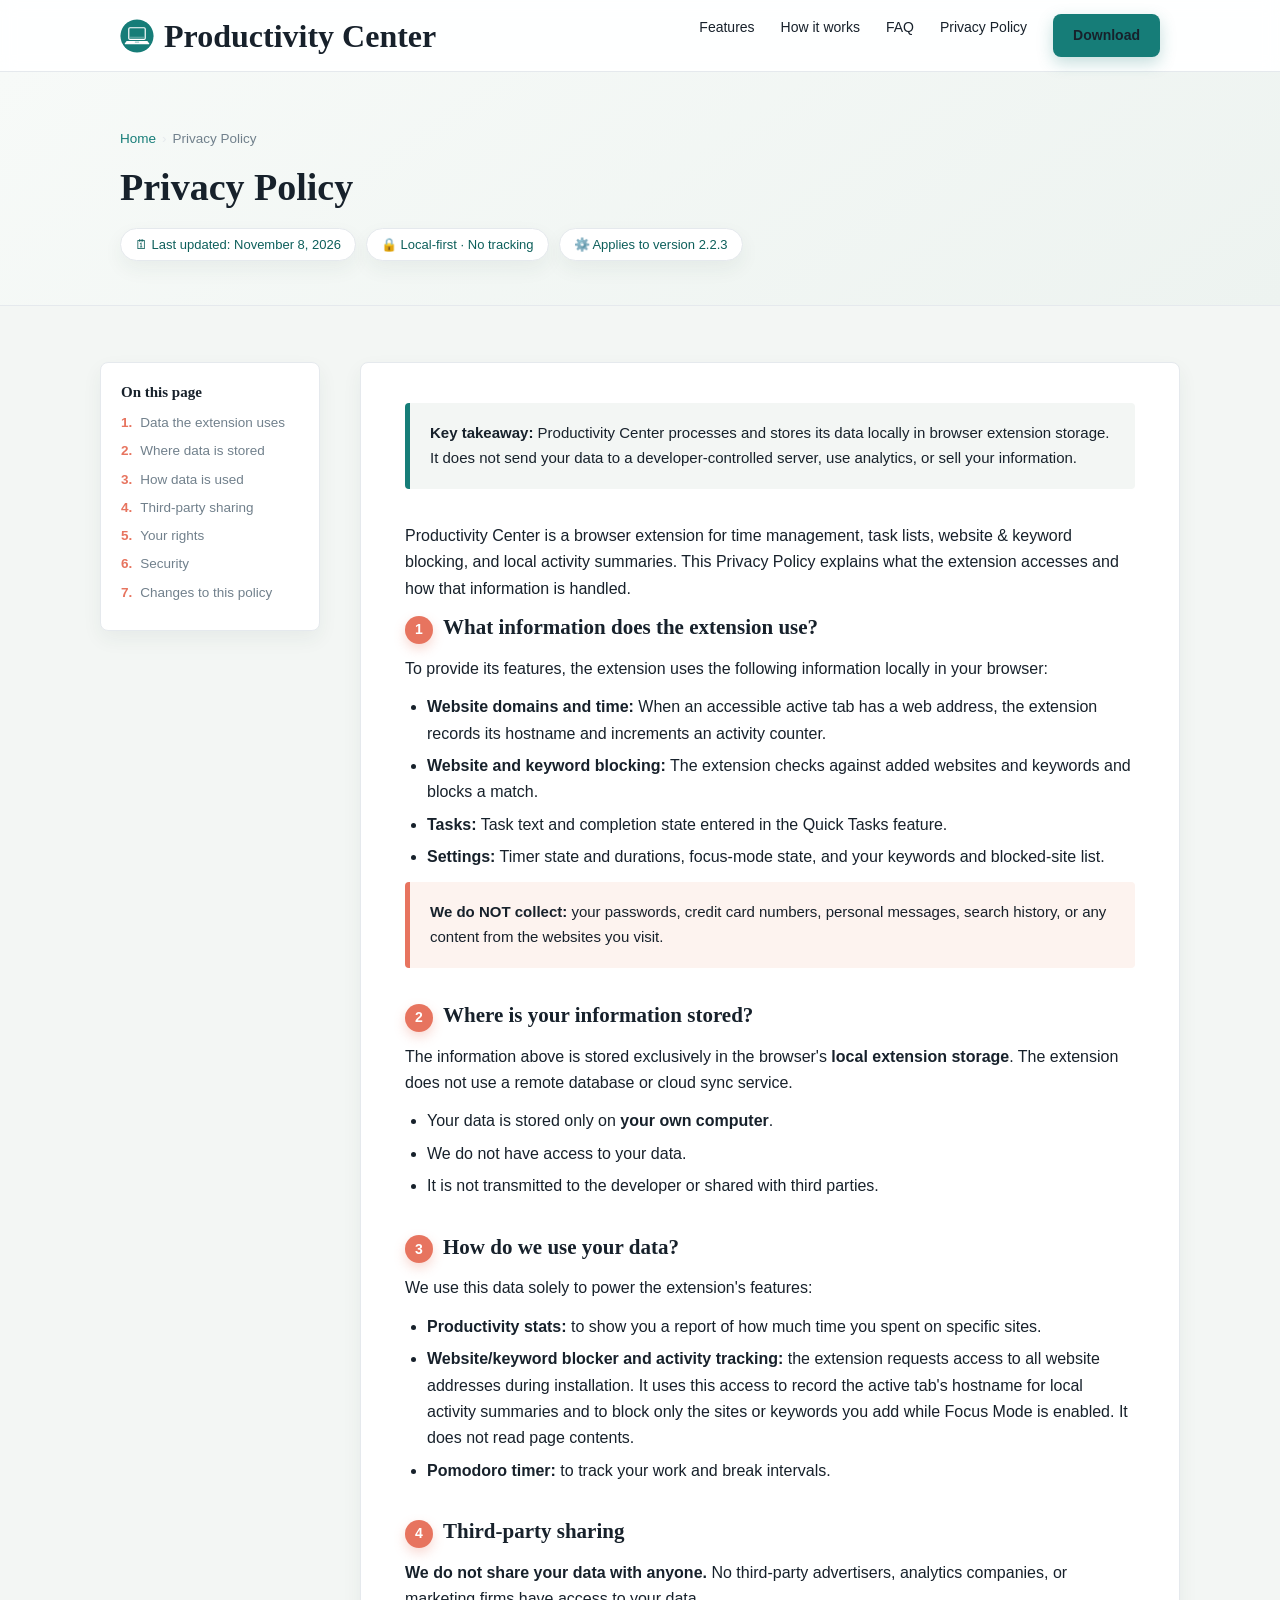
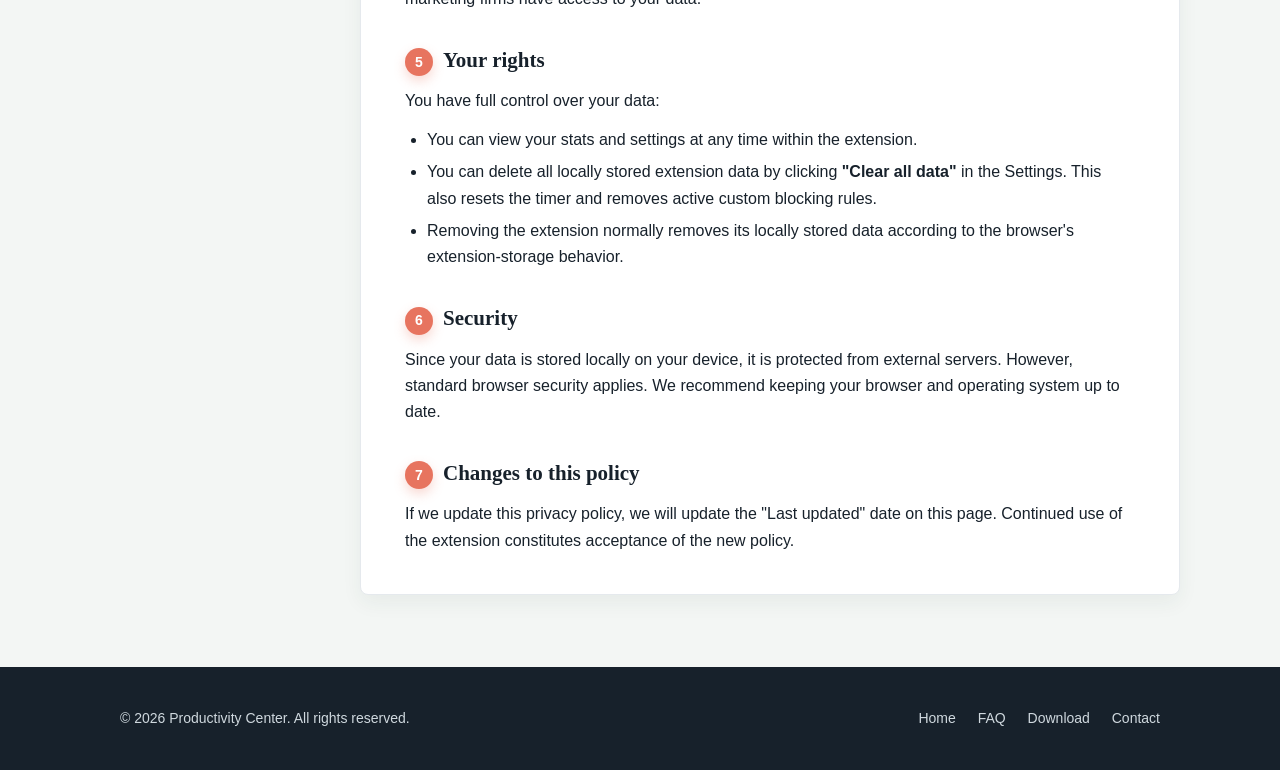
==== PrivacyPolicy.html @ 6e5f060f "productivity center website" ====
<!DOCTYPE html>
<html lang="en">

<head>
  <!-- ============================================================
       Productivity Center — Privacy Policy
       Same design system as the landing page (single-file build).
       ============================================================ -->
  <meta charset="UTF-8" />
  <meta name="viewport" content="width=device-width, initial-scale=1.0" />

  <!-- ===== SEO Core ===== -->
  <title>Privacy Policy — Productivity Center Browser Extension</title>
  <meta name="description"
    content="How Productivity Center handles your data: everything is processed and stored locally in your browser. No tracking, no analytics, no third-party sharing." />
  <meta name="robots" content="index, follow" />
  <meta name="theme-color" content="#167d78" />
  <link rel="canonical" href="https://www.Laisur-Rahman.github.io/productivity-center/PrivacyPolicy.html" />

  <!-- ===== Open Graph (Facebook, LinkedIn, etc.) ===== -->
  <meta property="og:type" content="article" />
  <meta property="og:site_name" content="Productivity Center" />
  <meta property="og:title" content="Privacy Policy — Productivity Center" />
  <meta property="og:description" content="Local-first by design: your data never leaves your browser." />
  <meta property="og:url" content="https://www.Laisur-Rahman.github.io/productivity-center/PrivacyPolicy.html" />
  <meta property="og:image" content="https://www.Laisur-Rahman.github.io/productivity-center/og-cover.png" />

  <!-- ===== Twitter Card ===== -->
  <meta name="twitter:card" content="summary_large_image" />
  <meta name="twitter:title" content="Privacy Policy — Productivity Center" />
  <meta name="twitter:description" content="Local-first by design: your data never leaves your browser." />
  <meta name="twitter:image" content="https://www.Laisur-Rahman.github.io/productivity-center/og-cover.png" />

  <!-- ===== Structured Data: page + breadcrumb (rich result hierarchy) ===== -->
  <script type="application/ld+json">
  {
    "@context": "https://schema.org",
    "@type": "WebPage",
    "name": "Privacy Policy",
    "description": "How Productivity Center handles your data: everything is processed and stored locally in your browser.",
    "url": "https://www.Laisur-Rahman.github.io/productivity-center/PrivacyPolicy.html",
    "isPartOf": { "@type": "WebSite", "name": "Productivity Center", "url": "https://www.Laisur-Rahman.github.io/productivity-center/" },
    "breadcrumb": {
      "@type": "BreadcrumbList",
      "itemListElement": [
        { "@type": "ListItem", "position": 1, "name": "Home", "item": "https://www.Laisur-Rahman.github.io/productivity-center/" },
        { "@type": "ListItem", "position": 2, "name": "Privacy Policy", "item": "https://www.Laisur-Rahman.github.io/productivity-center/PrivacyPolicy.html" }
      ]
    }
  }
  </script>

  <!-- ===== Favicon ===== -->
  <link rel="icon" href="images/logo.png" type="image/png" />

  <!-- ===== Stylesheet ===== -->
  <link rel="stylesheet" href="PrivacyPolicy.css" />
</head>

<body>
  <a class="skip-link" href="#policy">Skip to policy content</a>

  <!-- ================= HEADER ================= -->
  <header class="site-header">
    <div class="wrap nav">
      <a class="brand" href="index.html" aria-label="Productivity Center home">
        <img src="images/logo.svg" alt="" width="34" height="34" class="brand-mark-img" />
        <h1>Productivity Center</h1>
      </a>
      <nav aria-label="Main navigation">
        <ul class="nav-links">
          <li><a href="index.html#features">Features</a></li>
          <li><a href="index.html#how-it-works">How it works</a></li>
          <li><a href="index.html#faq">FAQ</a></li>
          <li><a href="PrivacyPolicy.html" aria-current="page">Privacy Policy</a></li>
          <li><a href="index.html#download" class="btn btn-primary">Download</a></li>
        </ul>
      </nav>
    </div>
  </header>

  <main>
    <!-- ================= PAGE HERO ================= -->
    <div class="page-hero">
      <div class="wrap">
        <nav class="breadcrumb" aria-label="Breadcrumb">
          <a href="index.html">Home</a><span aria-hidden="true">›</span><span aria-current="page">Privacy Policy</span>
        </nav>
        <h2>Privacy Policy</h2>
        <div class="page-meta">
          <span class="pill">🗓 Last updated: November 8, 2026</span>
          <span class="pill">🔒 Local-first · No tracking</span>
          <span class="pill">⚙️ Applies to version 2.2.3</span>
        </div>
      </div>
    </div>

    <!-- ================= ARTICLE ================= -->
    <div class="wrap legal-layout">

      <!-- Sticky table of contents -->
      <aside class="toc" aria-label="Table of contents">
        <h3>On this page</h3>
        <ol>
          <li><a href="#data-used">Data the extension uses</a></li>
          <li><a href="#storage">Where data is stored</a></li>
          <li><a href="#usage">How data is used</a></li>
          <li><a href="#third-parties">Third-party sharing</a></li>
          <li><a href="#rights">Your rights</a></li>
          <li><a href="#security">Security</a></li>
          <li><a href="#changes">Changes to this policy</a></li>
        </ol>
      </aside>

      <!-- Policy content -->
      <article id="policy" class="legal">
        <div class="callout">
          <strong>Key takeaway:</strong> Productivity Center processes and stores its data locally in browser
          extension storage. It does not send your data to a developer-controlled server, use analytics,
          or sell your information.
        </div>

        <p>Productivity Center is a browser extension for time management, task lists, website &amp; keyword
          blocking, and local activity summaries. This Privacy Policy explains what the extension accesses
          and how that information is handled.</p>

        <section id="data-used" aria-labelledby="h-data-used">
          <h3 id="h-data-used"><span class="sec-num" aria-hidden="true">1</span> What information does the extension
            use?</h3>
          <p>To provide its features, the extension uses the following information locally in your browser:</p>
          <ul>
            <li><strong>Website domains and time:</strong> When an accessible active tab has a web address, the
              extension records its hostname and increments an activity counter.</li>
            <li><strong>Website and keyword blocking:</strong> The extension checks against added websites and keywords
              and blocks a match.</li>
            <li><strong>Tasks:</strong> Task text and completion state entered in the Quick Tasks feature.</li>
            <li><strong>Settings:</strong> Timer state and durations, focus-mode state, and your keywords and
              blocked-site list.</li>
          </ul>
          <div class="callout do-not-collect">
            <strong>We do NOT collect:</strong> your passwords, credit card numbers, personal messages,
            search history, or any content from the websites you visit.
          </div>
        </section>

        <section id="storage" aria-labelledby="h-storage">
          <h3 id="h-storage"><span class="sec-num" aria-hidden="true">2</span> Where is your information stored?</h3>
          <p>The information above is stored exclusively in the browser's <strong>local extension storage</strong>.
            The extension does not use a remote database or cloud sync service.</p>
          <ul>
            <li>Your data is stored only on <strong>your own computer</strong>.</li>
            <li>We do not have access to your data.</li>
            <li>It is not transmitted to the developer or shared with third parties.</li>
          </ul>
        </section>

        <section id="usage" aria-labelledby="h-usage">
          <h3 id="h-usage"><span class="sec-num" aria-hidden="true">3</span> How do we use your data?</h3>
          <p>We use this data solely to power the extension's features:</p>
          <ul>
            <li><strong>Productivity stats:</strong> to show you a report of how much time you spent on specific sites.
            </li>
            <li><strong>Website/keyword blocker and activity tracking:</strong> the extension requests access to all
              website addresses during installation. It uses this access to record the active tab's hostname for local
              activity summaries and to block only the sites or keywords you add while Focus Mode is enabled. It does
              not read page contents.</li>
            <li><strong>Pomodoro timer:</strong> to track your work and break intervals.</li>
          </ul>
        </section>

        <section id="third-parties" aria-labelledby="h-third-parties">
          <h3 id="h-third-parties"><span class="sec-num" aria-hidden="true">4</span> Third-party sharing</h3>
          <p><strong>We do not share your data with anyone.</strong> No third-party advertisers, analytics
            companies, or marketing firms have access to your data.</p>
        </section>

        <section id="rights" aria-labelledby="h-rights">
          <h3 id="h-rights"><span class="sec-num" aria-hidden="true">5</span> Your rights</h3>
          <p>You have full control over your data:</p>
          <ul>
            <li>You can view your stats and settings at any time within the extension.</li>
            <li>You can delete all locally stored extension data by clicking <strong>"Clear all data"</strong> in the
              Settings. This also resets the timer and removes active custom blocking rules.</li>
            <li>Removing the extension normally removes its locally stored data according to the browser's
              extension-storage behavior.</li>
          </ul>
        </section>

        <section id="security" aria-labelledby="h-security">
          <h3 id="h-security"><span class="sec-num" aria-hidden="true">6</span> Security</h3>
          <p>Since your data is stored locally on your device, it is protected from external servers.
            However, standard browser security applies. We recommend keeping your browser and operating
            system up to date.</p>
        </section>

        <section id="changes" aria-labelledby="h-changes">
          <h3 id="h-changes"><span class="sec-num" aria-hidden="true">7</span> Changes to this policy</h3>
          <p>If we update this privacy policy, we will update the "Last updated" date on this page.
            Continued use of the extension constitutes acceptance of the new policy.</p>
        </section>
      </article>
    </div>
  </main>

  <!-- ================= FOOTER ================= -->
  <footer class="site-footer">
    <div class="wrap footer-inner">
      <p>© <span id="year">2026</span> Productivity Center. All rights reserved.</p>
      <nav aria-label="Footer">
        <a href="index.html">Home</a>
        <a href="index.html#faq">FAQ</a>
        <a href="index.html#download">Download</a>
        <a href="#" aria-current="page">Contact</a>
      </nav>
    </div>
  </footer>

  <!-- Minimal, defensive JS — page is fully functional without it -->
  <script>
    (function () {
      "use strict";
      var y = document.getElementById("year");
      if (y) { y.textContent = String(new Date().getFullYear()); }
    })();
  </script>
</body>

</html>
---- PrivacyPolicy.css ----
/* ================= Design Tokens (identical to landing page) ================= */
  :root {
      --ink: #17212b;
      --muted: #71808c;
      --line: #e5e9ed;
      --paper: #ffffff;
      --canvas: #f3f6f4;
      --teal: #167d78;
      --teal-dark: #0d5f5b;
      --coral: #e7745f;
      --shadow: 0 8px 20px rgba(36, 64, 58, 0.06);
      --radius: 8px;
  }

  /* ================= Reset & Base ================= */
  *,
  *::before,
  *::after {
      box-sizing: border-box;
      margin: 0;
      padding: 0;
  }

  html {
      scroll-behavior: smooth;
  }

  body {
      font-family: "Trebuchet MS", "Segoe UI", sans-serif;
      font-size: 16px;
      line-height: 1.65;
      color: var(--ink);
      background: var(--canvas);
  }

  h1,
  h2,
  h3 {
      font-family: Georgia, serif;
      line-height: 1.25;
  }

  a {
      color: var(--teal);
  }

  a:hover {
      color: var(--teal-dark);
  }

  .wrap {
      max-width: 1080px;
      margin: 0 auto;
      padding: 0 20px;
  }

  .skip-link {
      position: absolute;
      left: -9999px;
      top: 0;
      background: var(--teal);
      color: var(--paper);
      padding: 10px 18px;
      border-radius: 0 0 var(--radius) 0;
      z-index: 200;
  }

  .skip-link:focus {
      left: 0;
  }

  /* ================= Header / Nav (identical to landing page) ================= */
  .site-header {
      position: sticky;
      top: 0;
      z-index: 100;
      background: rgba(255, 255, 255, 0.92);
      backdrop-filter: blur(8px);
      border-bottom: 1px solid var(--line);
  }

  .nav {
      display: flex;
      align-items: center;
      justify-content: space-between;
      padding: 14px 20px;
  }

  .brand {
      display: flex;
      align-items: center;
      gap: 10px;
      text-decoration: none;
      color: var(--ink);
  }

  .brand .brand-name {
      font-size: 20px;
      font-family: Georgia, serif;
  }

  .brand-mark-img {
      width: 34px;
      height: 34px;
      border-radius: 50%;
  }

  .nav-links {
      display: flex;
      gap: 26px;
      list-style: none;
  }

  .nav-links a {
      text-decoration: none;
      font-size: 14px;
      color: var(--ink);
  }

  .nav-links a:hover {
      color: var(--teal);
  }

  .btn {
      display: inline-block;
      padding: 10px 20px;
      font-size: 14px;
      font-weight: bold;
      text-decoration: none;
      border-radius: var(--radius);
      transition: background 0.2s ease, transform 0.15s ease;
  }

  .btn-primary {
      background: var(--teal);
      color: var(--paper);
      box-shadow: 0 6px 16px rgba(22, 125, 120, 0.25);
  }

  .btn-primary:hover {
      background: var(--teal-dark);
      color: var(--paper);
      transform: translateY(-2px);
  }

  /* ================= Page hero ================= */
  .page-hero {
      background: linear-gradient(145deg, #f7faf8 0%, #edf3f0 100%);
      border-bottom: 1px solid var(--line);
      padding: 56px 0 44px;
  }

  .breadcrumb {
      font-size: 13.5px;
      color: var(--muted);
      margin-bottom: 14px;
  }

  .breadcrumb a {
      text-decoration: none;
  }

  .breadcrumb span[aria-hidden="true"] {
      margin: 0 6px;
      color: var(--line);
  }

  .page-hero h2 {
      font-size: 38px;
  }

  .page-meta {
      display: flex;
      flex-wrap: wrap;
      gap: 10px;
      margin-top: 16px;
  }

  .pill {
      display: inline-block;
      padding: 5px 14px;
      font-size: 13px;
      color: var(--teal-dark);
      background: var(--paper);
      border: 1px solid var(--line);
      border-radius: 999px;
      box-shadow: var(--shadow);
  }

  /* ================= Article layout ================= */
  .legal-layout {
      display: grid;
      gap: 40px;
      grid-template-columns: 220px minmax(0, 1fr);
      padding: 56px 0 72px;
      align-items: start;
  }

  /* On-page table of contents */
  .toc {
      position: sticky;
      top: 96px;
      background: var(--paper);
      border: 1px solid var(--line);
      border-radius: var(--radius);
      box-shadow: var(--shadow);
      padding: 20px;
  }

  .toc h3 {
      font-size: 15px;
      margin-bottom: 10px;
  }

  .toc ol {
      list-style: none;
      counter-reset: toc;
  }

  .toc li {
      counter-increment: toc;
      margin-bottom: 6px;
  }

  .toc a {
      display: flex;
      gap: 8px;
      align-items: baseline;
      font-size: 13.5px;
      text-decoration: none;
      color: var(--muted);
  }

  .toc a::before {
      content: counter(toc) ".";
      color: var(--coral);
      font-weight: bold;
  }

  .toc a:hover {
      color: var(--teal);
  }

  /* Policy content */
  .legal {
      background: var(--paper);
      border: 1px solid var(--line);
      border-radius: var(--radius);
      box-shadow: var(--shadow);
      padding: 40px 44px;
  }

  .legal section {
      margin-bottom: 34px;
  }

  .legal section:last-child {
      margin-bottom: 0;
  }

  .legal h3 {
      font-size: 21px;
      margin-bottom: 12px;
      display: flex;
      align-items: baseline;
      gap: 10px;
      scroll-margin-top: 110px;
      /* offset the sticky header on anchor jumps */
  }

  .legal h3 .sec-num {
      flex: 0 0 auto;
      display: inline-grid;
      place-items: center;
      width: 28px;
      height: 28px;
      background: var(--coral);
      color: var(--paper);
      border-radius: 50%;
      font-size: 14px;
      font-family: "Trebuchet MS", "Segoe UI", sans-serif;
      box-shadow: 0 5px 12px rgba(231, 116, 95, 0.28);
  }

  .legal p {
      margin-bottom: 12px;
  }

  .legal p:last-child {
      margin-bottom: 0;
  }

  .legal ul {
      margin: 0 0 12px 22px;
  }

  .legal li {
      margin-bottom: 6px;
  }

  .legal strong {
      color: var(--ink);
  }

  .callout {
      background: var(--canvas);
      border-left: 5px solid var(--teal);
      border-radius: 4px;
      padding: 18px 20px;
      margin-bottom: 34px;
      font-size: 15px;
  }

  .do-not-collect {
      background: #fdf3ef;
      border-left: 5px solid var(--coral);
  }

  /* ================= Footer (identical to landing page) ================= */
  .site-footer {
      background: var(--ink);
      color: #cfd8de;
      padding: 40px 0;
      font-size: 14px;
  }

  .footer-inner {
      display: flex;
      justify-content: space-between;
      align-items: center;
      gap: 20px;
      flex-wrap: wrap;
  }

  .site-footer a {
      color: #cfd8de;
      text-decoration: none;
      margin-left: 18px;
  }

  .site-footer a:hover {
      color: var(--coral);
  }

  /* ================= Reduced motion / print / mobile ================= */
  @media (prefers-reduced-motion: reduce) {
      html {
          scroll-behavior: auto;
      }
  }

  @media print {

      .site-header,
      .site-footer,
      .toc,
      .skip-link {
          display: none;
      }

      .legal-layout {
          display: block;
          padding: 0;
      }

      .legal {
          border: none;
          box-shadow: none;
          padding: 0;
      }

      body {
          background: #fff;
      }
  }

  @media (max-width: 900px) {
      .legal-layout {
          grid-template-columns: 1fr;
          gap: 24px;
      }

      .toc {
          position: static;
      }
  }

  @media (max-width: 640px) {
      .nav-links li:not(:last-child) {
          display: none;
      }

      /* keep only Download, same as landing */
      .page-hero h2 {
          font-size: 29px;
      }

      .legal {
          padding: 28px 22px;
      }
  }
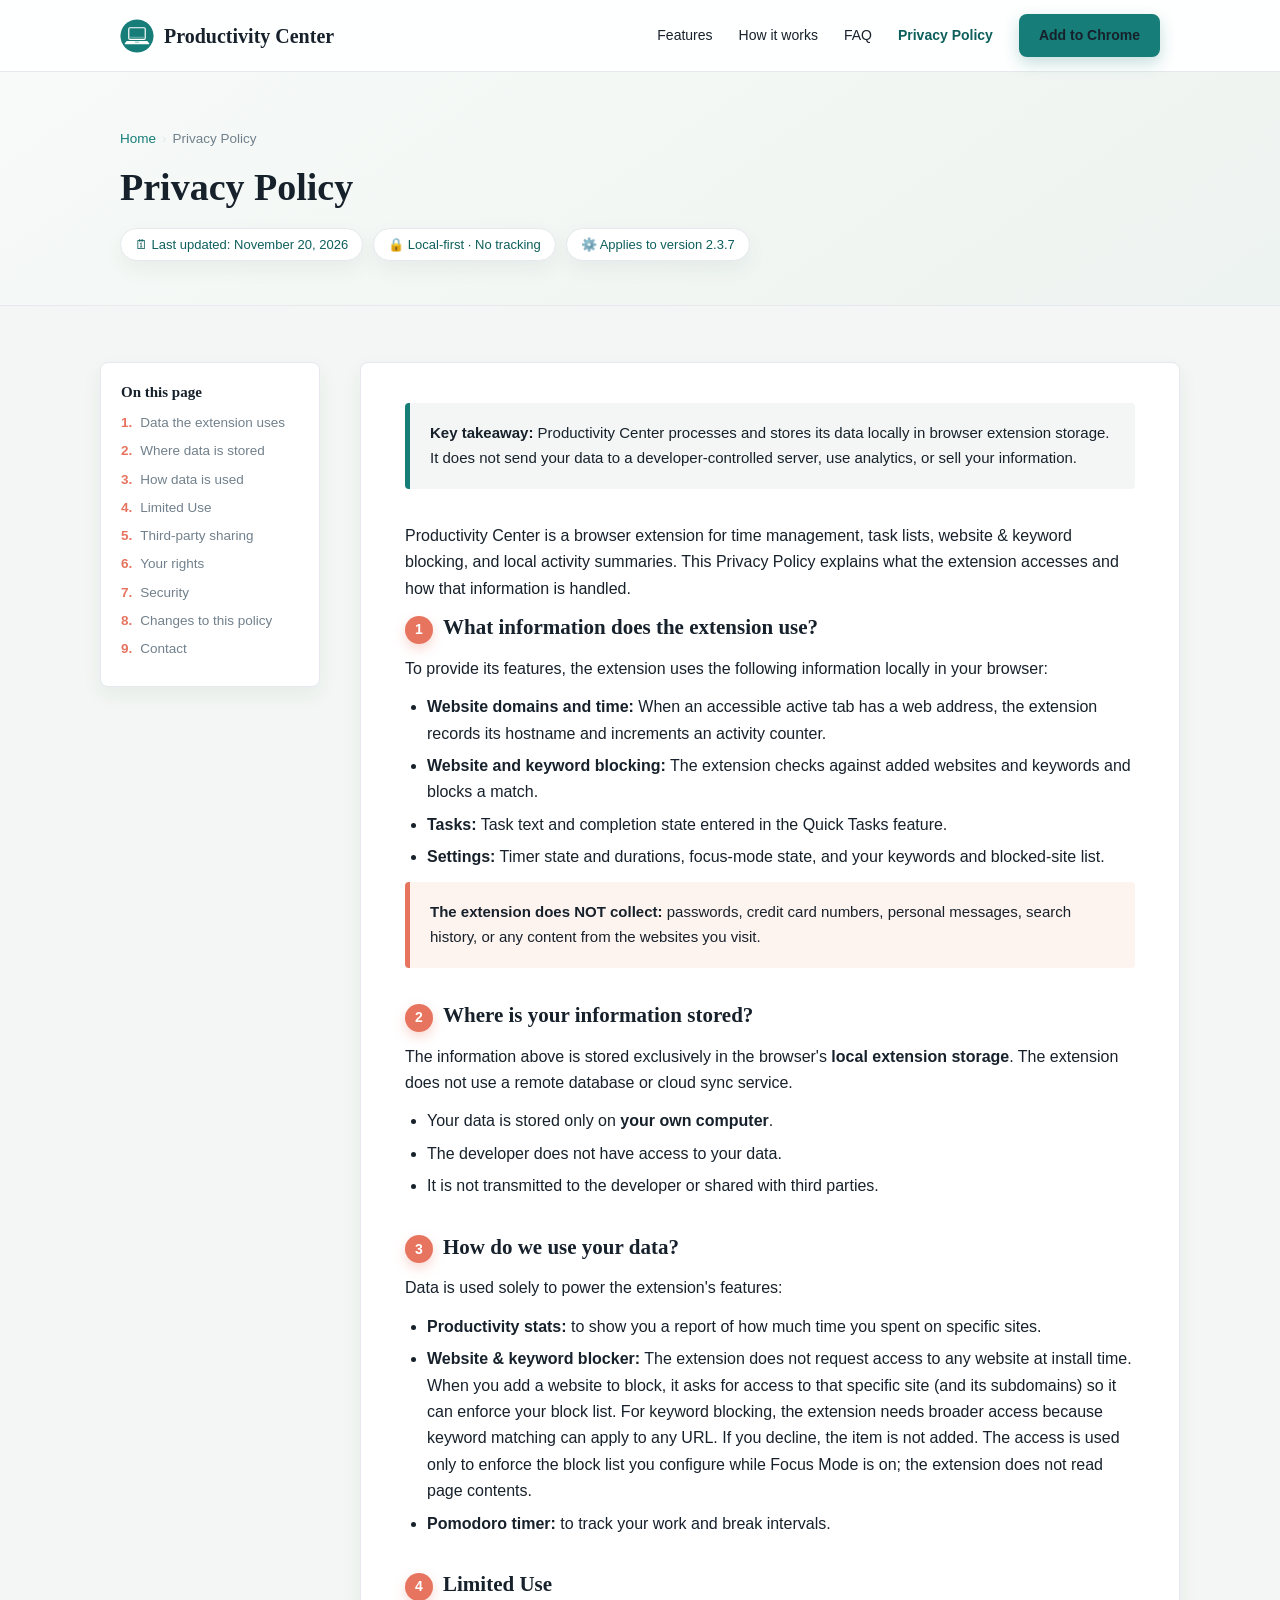
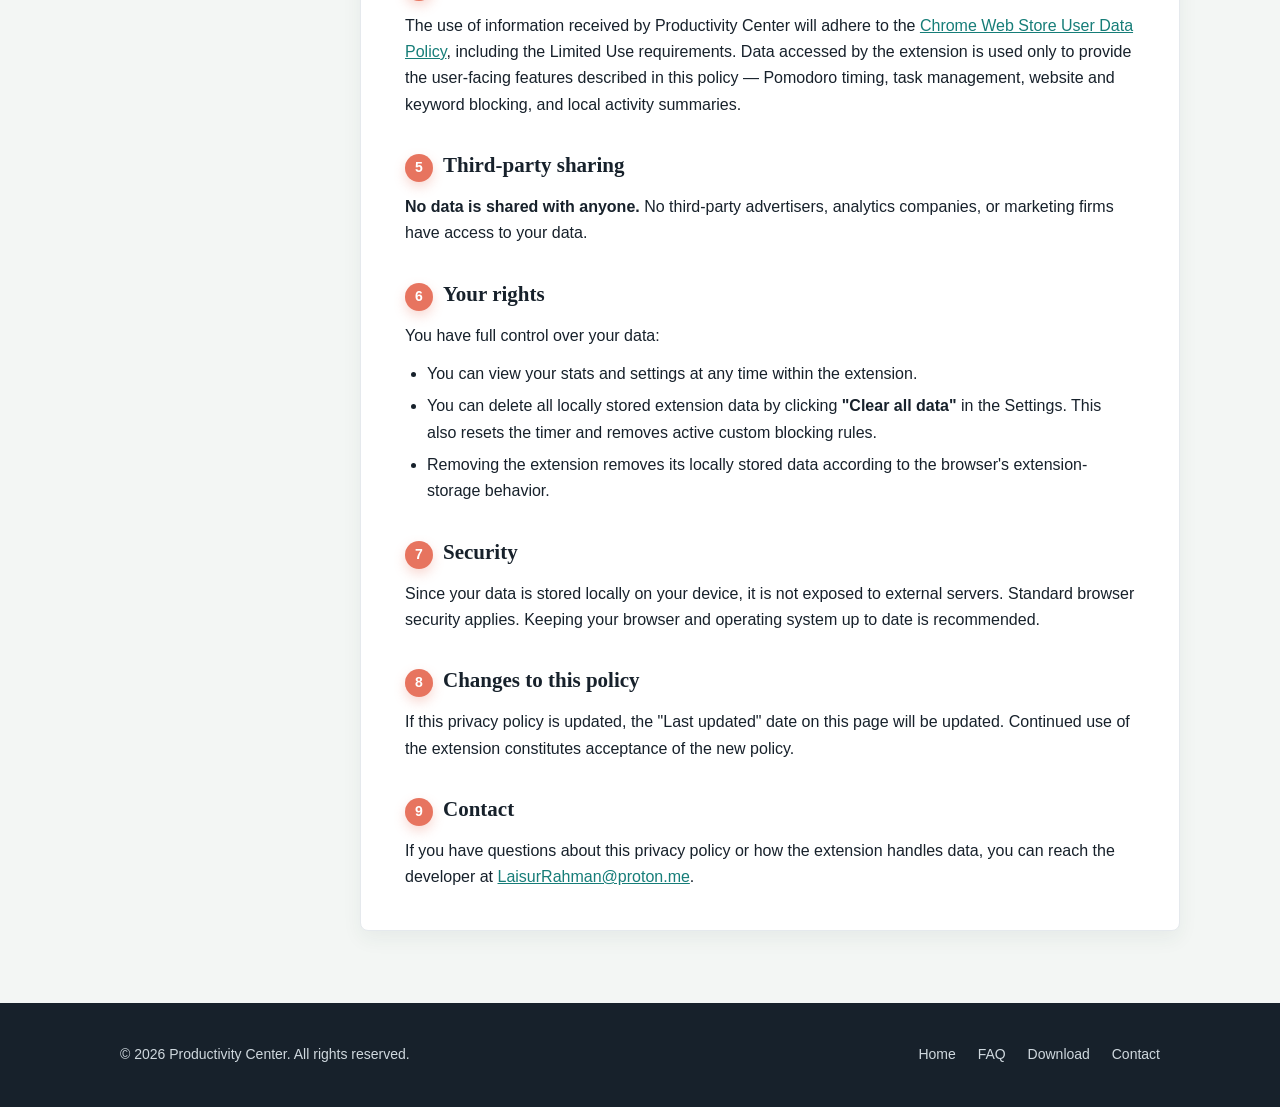
==== commit 33313c92: "updated policy, name and more" ====
--- a/PrivacyPolicy.html
+++ b/PrivacyPolicy.html
@@ -2,10 +2,6 @@
 <html lang="en">
 
 <head>
-  <!-- ============================================================
-       Productivity Center — Privacy Policy
-       Same design system as the landing page (single-file build).
-       ============================================================ -->
   <meta charset="UTF-8" />
   <meta name="viewport" content="width=device-width, initial-scale=1.0" />
 
@@ -15,36 +11,40 @@
     content="How Productivity Center handles your data: everything is processed and stored locally in your browser. No tracking, no analytics, no third-party sharing." />
   <meta name="robots" content="index, follow" />
   <meta name="theme-color" content="#167d78" />
-  <link rel="canonical" href="https://www.Laisur-Rahman.github.io/productivity-center/PrivacyPolicy.html" />
-
-  <!-- ===== Open Graph (Facebook, LinkedIn, etc.) ===== -->
+  <link rel="canonical" href="https://laisur-rahman.github.io/productivity-center/PrivacyPolicy.html" />
+
+  <!-- ===== Open Graph ===== -->
   <meta property="og:type" content="article" />
   <meta property="og:site_name" content="Productivity Center" />
   <meta property="og:title" content="Privacy Policy — Productivity Center" />
   <meta property="og:description" content="Local-first by design: your data never leaves your browser." />
-  <meta property="og:url" content="https://www.Laisur-Rahman.github.io/productivity-center/PrivacyPolicy.html" />
-  <meta property="og:image" content="https://www.Laisur-Rahman.github.io/productivity-center/og-cover.png" />
+  <meta property="og:url" content="https://laisur-rahman.github.io/productivity-center/PrivacyPolicy.html" />
+  <meta property="og:image" content="https://laisur-rahman.github.io/productivity-center/images/ProductivityCenter.png" />
+  <meta property="og:image:width" content="1200" />
+  <meta property="og:image:height" content="630" />
+  <meta property="og:image:alt" content="Productivity Center — Privacy Policy" />
 
   <!-- ===== Twitter Card ===== -->
   <meta name="twitter:card" content="summary_large_image" />
   <meta name="twitter:title" content="Privacy Policy — Productivity Center" />
   <meta name="twitter:description" content="Local-first by design: your data never leaves your browser." />
-  <meta name="twitter:image" content="https://www.Laisur-Rahman.github.io/productivity-center/og-cover.png" />
-
-  <!-- ===== Structured Data: page + breadcrumb (rich result hierarchy) ===== -->
+  <meta name="twitter:image" content="https://laisur-rahman.github.io/productivity-center/images/ProductivityCenter.png" />
+
+  <!-- ===== Structured Data ===== -->
   <script type="application/ld+json">
   {
     "@context": "https://schema.org",
     "@type": "WebPage",
     "name": "Privacy Policy",
     "description": "How Productivity Center handles your data: everything is processed and stored locally in your browser.",
-    "url": "https://www.Laisur-Rahman.github.io/productivity-center/PrivacyPolicy.html",
-    "isPartOf": { "@type": "WebSite", "name": "Productivity Center", "url": "https://www.Laisur-Rahman.github.io/productivity-center/" },
+    "url": "https://laisur-rahman.github.io/productivity-center/PrivacyPolicy.html",
+    "dateModified": "2026-11-20",
+    "isPartOf": { "@type": "WebSite", "name": "Productivity Center", "url": "https://laisur-rahman.github.io/productivity-center/" },
     "breadcrumb": {
       "@type": "BreadcrumbList",
       "itemListElement": [
-        { "@type": "ListItem", "position": 1, "name": "Home", "item": "https://www.Laisur-Rahman.github.io/productivity-center/" },
-        { "@type": "ListItem", "position": 2, "name": "Privacy Policy", "item": "https://www.Laisur-Rahman.github.io/productivity-center/PrivacyPolicy.html" }
+        { "@type": "ListItem", "position": 1, "name": "Home", "item": "https://laisur-rahman.github.io/productivity-center/" },
+        { "@type": "ListItem", "position": 2, "name": "Privacy Policy", "item": "https://laisur-rahman.github.io/productivity-center/PrivacyPolicy.html" }
       ]
     }
   }
@@ -52,6 +52,7 @@
 
   <!-- ===== Favicon ===== -->
   <link rel="icon" href="images/logo.png" type="image/png" />
+  <link rel="apple-touch-icon" href="images/logo.png" />
 
   <!-- ===== Stylesheet ===== -->
   <link rel="stylesheet" href="PrivacyPolicy.css" />
@@ -69,11 +70,11 @@
       </a>
       <nav aria-label="Main navigation">
         <ul class="nav-links">
-          <li><a href="index.html#features">Features</a></li>
-          <li><a href="index.html#how-it-works">How it works</a></li>
-          <li><a href="index.html#faq">FAQ</a></li>
+          <li class="nav-hide-mobile"><a href="index.html#features">Features</a></li>
+          <li class="nav-hide-mobile"><a href="index.html#how-it-works">How it works</a></li>
+          <li class="nav-hide-mobile"><a href="index.html#faq">FAQ</a></li>
           <li><a href="PrivacyPolicy.html" aria-current="page">Privacy Policy</a></li>
-          <li><a href="index.html#download" class="btn btn-primary">Download</a></li>
+          <li><a href="index.html#download" class="btn btn-primary nav-cta">Add to Chrome</a></li>
         </ul>
       </nav>
     </div>
@@ -88,9 +89,9 @@
         </nav>
         <h2>Privacy Policy</h2>
         <div class="page-meta">
-          <span class="pill">🗓 Last updated: November 8, 2026</span>
+          <span class="pill">🗓 Last updated: <time datetime="2026-11-17">November 20, 2026</time></span>
           <span class="pill">🔒 Local-first · No tracking</span>
-          <span class="pill">⚙️ Applies to version 2.2.3</span>
+          <span class="pill">⚙️ Applies to version 2.3.7</span>
         </div>
       </div>
     </div>
@@ -98,21 +99,21 @@
     <!-- ================= ARTICLE ================= -->
     <div class="wrap legal-layout">
 
-      <!-- Sticky table of contents -->
       <aside class="toc" aria-label="Table of contents">
         <h3>On this page</h3>
         <ol>
           <li><a href="#data-used">Data the extension uses</a></li>
           <li><a href="#storage">Where data is stored</a></li>
           <li><a href="#usage">How data is used</a></li>
+          <li><a href="#limited-use">Limited Use</a></li>
           <li><a href="#third-parties">Third-party sharing</a></li>
           <li><a href="#rights">Your rights</a></li>
           <li><a href="#security">Security</a></li>
           <li><a href="#changes">Changes to this policy</a></li>
+          <li><a href="#contact">Contact</a></li>
         </ol>
       </aside>
 
-      <!-- Policy content -->
       <article id="policy" class="legal">
         <div class="callout">
           <strong>Key takeaway:</strong> Productivity Center processes and stores its data locally in browser
@@ -138,7 +139,7 @@
               blocked-site list.</li>
           </ul>
           <div class="callout do-not-collect">
-            <strong>We do NOT collect:</strong> your passwords, credit card numbers, personal messages,
+            <strong>The extension does NOT collect:</strong> passwords, credit card numbers, personal messages,
             search history, or any content from the websites you visit.
           </div>
         </section>
@@ -149,54 +150,71 @@
             The extension does not use a remote database or cloud sync service.</p>
           <ul>
             <li>Your data is stored only on <strong>your own computer</strong>.</li>
-            <li>We do not have access to your data.</li>
+            <li>The developer does not have access to your data.</li>
             <li>It is not transmitted to the developer or shared with third parties.</li>
           </ul>
         </section>
 
         <section id="usage" aria-labelledby="h-usage">
           <h3 id="h-usage"><span class="sec-num" aria-hidden="true">3</span> How do we use your data?</h3>
-          <p>We use this data solely to power the extension's features:</p>
+          <p>Data is used solely to power the extension's features:</p>
           <ul>
             <li><strong>Productivity stats:</strong> to show you a report of how much time you spent on specific sites.
             </li>
-            <li><strong>Website/keyword blocker and activity tracking:</strong> the extension requests access to all
-              website addresses during installation. It uses this access to record the active tab's hostname for local
-              activity summaries and to block only the sites or keywords you add while Focus Mode is enabled. It does
-              not read page contents.</li>
+            <li><strong>Website &amp; keyword blocker:</strong> The extension does not request access to any website at
+              install time. When you add a website to block, it asks for access to that specific site (and its
+              subdomains) so it can enforce your block list. For keyword blocking, the extension needs broader access
+              because keyword matching can apply to any URL. If you decline, the item is not added. The access is used
+              only to enforce the block list you configure while Focus Mode is on; the extension does not read page
+              contents.</li>
             <li><strong>Pomodoro timer:</strong> to track your work and break intervals.</li>
           </ul>
         </section>
 
+        <section id="limited-use" aria-labelledby="h-limited-use">
+          <h3 id="h-limited-use"><span class="sec-num" aria-hidden="true">4</span> Limited Use</h3>
+          <p>The use of information received by Productivity Center will adhere to the <a
+              href="https://developer.chrome.com/docs/webstore/program-policies/user-data-faq"
+              target="_blank" rel="noopener">Chrome Web Store User Data Policy</a>, including the Limited Use
+            requirements. Data accessed by the extension is used only to provide the user-facing features described
+            in this policy — Pomodoro timing, task management, website and keyword blocking, and local activity
+            summaries.</p>
+        </section>
+
         <section id="third-parties" aria-labelledby="h-third-parties">
-          <h3 id="h-third-parties"><span class="sec-num" aria-hidden="true">4</span> Third-party sharing</h3>
-          <p><strong>We do not share your data with anyone.</strong> No third-party advertisers, analytics
-            companies, or marketing firms have access to your data.</p>
+          <h3 id="h-third-parties"><span class="sec-num" aria-hidden="true">5</span> Third-party sharing</h3>
+          <p><strong>No data is shared with anyone.</strong> No third-party advertisers, analytics companies, or
+            marketing firms have access to your data.</p>
         </section>
 
         <section id="rights" aria-labelledby="h-rights">
-          <h3 id="h-rights"><span class="sec-num" aria-hidden="true">5</span> Your rights</h3>
+          <h3 id="h-rights"><span class="sec-num" aria-hidden="true">6</span> Your rights</h3>
           <p>You have full control over your data:</p>
           <ul>
             <li>You can view your stats and settings at any time within the extension.</li>
             <li>You can delete all locally stored extension data by clicking <strong>"Clear all data"</strong> in the
               Settings. This also resets the timer and removes active custom blocking rules.</li>
-            <li>Removing the extension normally removes its locally stored data according to the browser's
-              extension-storage behavior.</li>
+            <li>Removing the extension removes its locally stored data according to the browser's extension-storage
+              behavior.</li>
           </ul>
         </section>
 
         <section id="security" aria-labelledby="h-security">
-          <h3 id="h-security"><span class="sec-num" aria-hidden="true">6</span> Security</h3>
-          <p>Since your data is stored locally on your device, it is protected from external servers.
-            However, standard browser security applies. We recommend keeping your browser and operating
-            system up to date.</p>
+          <h3 id="h-security"><span class="sec-num" aria-hidden="true">7</span> Security</h3>
+          <p>Since your data is stored locally on your device, it is not exposed to external servers.
+            Standard browser security applies. Keeping your browser and operating system up to date is recommended.</p>
         </section>
 
         <section id="changes" aria-labelledby="h-changes">
-          <h3 id="h-changes"><span class="sec-num" aria-hidden="true">7</span> Changes to this policy</h3>
-          <p>If we update this privacy policy, we will update the "Last updated" date on this page.
+          <h3 id="h-changes"><span class="sec-num" aria-hidden="true">8</span> Changes to this policy</h3>
+          <p>If this privacy policy is updated, the "Last updated" date on this page will be updated.
             Continued use of the extension constitutes acceptance of the new policy.</p>
+        </section>
+
+        <section id="contact" aria-labelledby="h-contact">
+          <h3 id="h-contact"><span class="sec-num" aria-hidden="true">9</span> Contact</h3>
+          <p>If you have questions about this privacy policy or how the extension handles data, you can reach the
+            developer at <a href="mailto:LaisurRahman@proton.me">LaisurRahman@proton.me</a>.</p>
         </section>
       </article>
     </div>
@@ -210,12 +228,12 @@
         <a href="index.html">Home</a>
         <a href="index.html#faq">FAQ</a>
         <a href="index.html#download">Download</a>
-        <a href="#" aria-current="page">Contact</a>
+        <!-- TODO: replace mailto with your real contact email -->
+        <a href="mailto:LaisurRahman@proton.me">Contact</a>
       </nav>
     </div>
   </footer>
 
-  <!-- Minimal, defensive JS — page is fully functional without it -->
   <script>
     (function () {
       "use strict";
--- a/PrivacyPolicy.css
+++ b/PrivacyPolicy.css
@@ -1,401 +1,441 @@
-  /* ================= Design Tokens (identical to landing page) ================= */
-  :root {
-      --ink: #17212b;
-      --muted: #71808c;
-      --line: #e5e9ed;
-      --paper: #ffffff;
-      --canvas: #f3f6f4;
-      --teal: #167d78;
-      --teal-dark: #0d5f5b;
-      --coral: #e7745f;
-      --shadow: 0 8px 20px rgba(36, 64, 58, 0.06);
-      --radius: 8px;
-  }
-
-  /* ================= Reset & Base ================= */
-  *,
-  *::before,
-  *::after {
-      box-sizing: border-box;
-      margin: 0;
-      padding: 0;
-  }
-
+/* ================= Design Tokens ================= */
+:root {
+  --ink: #17212b;
+  --muted: #71808c;
+  --line: #e5e9ed;
+  --paper: #ffffff;
+  --canvas: #f3f6f4;
+  --teal: #167d78;
+  --teal-dark: #0d5f5b;
+  --coral: #e7745f;
+  --shadow: 0 8px 20px rgba(36, 64, 58, 0.06);
+  --radius: 8px;
+}
+
+/* ================= Reset & Base ================= */
+*,
+*::before,
+*::after {
+  box-sizing: border-box;
+  margin: 0;
+  padding: 0;
+}
+
+html {
+  scroll-behavior: smooth;
+}
+
+body {
+  font-family: "Trebuchet MS", "Segoe UI", sans-serif;
+  font-size: 16px;
+  line-height: 1.65;
+  color: var(--ink);
+  background: var(--canvas);
+}
+
+h1,
+h2,
+h3 {
+  font-family: Georgia, serif;
+  line-height: 1.25;
+}
+
+a {
+  color: var(--teal);
+}
+
+a:hover {
+  color: var(--teal-dark);
+}
+
+.wrap {
+  max-width: 1080px;
+  margin: 0 auto;
+  padding: 0 20px;
+}
+
+.skip-link {
+  position: absolute;
+  left: -9999px;
+  top: 0;
+  background: var(--teal);
+  color: var(--paper);
+  padding: 10px 18px;
+  border-radius: 0 0 var(--radius) 0;
+  z-index: 200;
+  text-decoration: none;
+  font-weight: bold;
+}
+
+.skip-link:focus {
+  left: 0;
+}
+
+/* ================= Header / Nav ================= */
+.site-header {
+  position: sticky;
+  top: 0;
+  z-index: 100;
+  background: rgba(255, 255, 255, 0.92);
+  backdrop-filter: blur(8px);
+  border-bottom: 1px solid var(--line);
+}
+
+.nav {
+  display: flex;
+  align-items: center;
+  justify-content: space-between;
+  padding: 14px 20px;
+  gap: 16px;
+}
+
+.brand {
+  display: flex;
+  align-items: center;
+  gap: 10px;
+  text-decoration: none;
+  color: var(--ink);
+  flex-shrink: 0;
+}
+
+.brand h1 {
+  font-family: Georgia, serif;
+  font-size: 20px;
+  line-height: 1.2;
+}
+
+.brand-mark-img {
+  width: 34px;
+  height: 34px;
+  border-radius: 50%;
+}
+
+.nav-links {
+  display: flex;
+  gap: 26px;
+  list-style: none;
+  align-items: center;
+}
+
+.nav-links a {
+  text-decoration: none;
+  font-size: 14px;
+  color: var(--ink);
+}
+
+.nav-links a:hover {
+  color: var(--teal);
+}
+
+.nav-links a[aria-current="page"] {
+  color: var(--teal-dark);
+  font-weight: bold;
+}
+
+.nav-cta {
+  padding: 10px 20px;
+  font-size: 14px;
+}
+
+/* ================= Buttons ================= */
+.btn {
+  display: inline-block;
+  padding: 10px 20px;
+  font-size: 14px;
+  font-weight: bold;
+  text-decoration: none;
+  border-radius: var(--radius);
+  transition: background 0.2s ease, transform 0.15s ease;
+}
+
+.btn-primary {
+  background: var(--teal);
+  color: var(--paper);
+  box-shadow: 0 6px 16px rgba(22, 125, 120, 0.25);
+}
+
+.btn-primary:hover {
+  background: var(--teal-dark);
+  color: var(--paper);
+  transform: translateY(-2px);
+}
+
+/* ================= Page hero ================= */
+.page-hero {
+  background: linear-gradient(145deg, #f7faf8 0%, #edf3f0 100%);
+  border-bottom: 1px solid var(--line);
+  padding: 56px 0 44px;
+}
+
+.breadcrumb {
+  font-size: 13.5px;
+  color: var(--muted);
+  margin-bottom: 14px;
+}
+
+.breadcrumb a {
+  text-decoration: none;
+}
+
+.breadcrumb span[aria-hidden="true"] {
+  margin: 0 6px;
+  color: var(--line);
+}
+
+.page-hero h2 {
+  font-size: 38px;
+}
+
+.page-meta {
+  display: flex;
+  flex-wrap: wrap;
+  gap: 10px;
+  margin-top: 16px;
+}
+
+.pill {
+  display: inline-block;
+  padding: 5px 14px;
+  font-size: 13px;
+  color: var(--teal-dark);
+  background: var(--paper);
+  border: 1px solid var(--line);
+  border-radius: 999px;
+  box-shadow: var(--shadow);
+}
+
+/* ================= Article layout ================= */
+.legal-layout {
+  display: grid;
+  gap: 40px;
+  grid-template-columns: 220px minmax(0, 1fr);
+  padding: 56px 0 72px;
+  align-items: start;
+}
+
+.toc {
+  position: sticky;
+  top: 96px;
+  background: var(--paper);
+  border: 1px solid var(--line);
+  border-radius: var(--radius);
+  box-shadow: var(--shadow);
+  padding: 20px;
+}
+
+.toc h3 {
+  font-size: 15px;
+  margin-bottom: 10px;
+}
+
+.toc ol {
+  list-style: none;
+  counter-reset: toc;
+}
+
+.toc li {
+  counter-increment: toc;
+  margin-bottom: 6px;
+}
+
+.toc a {
+  display: flex;
+  gap: 8px;
+  align-items: baseline;
+  font-size: 13.5px;
+  text-decoration: none;
+  color: var(--muted);
+}
+
+.toc a::before {
+  content: counter(toc) ".";
+  color: var(--coral);
+  font-weight: bold;
+}
+
+.toc a:hover {
+  color: var(--teal);
+}
+
+.legal {
+  background: var(--paper);
+  border: 1px solid var(--line);
+  border-radius: var(--radius);
+  box-shadow: var(--shadow);
+  padding: 40px 44px;
+}
+
+.legal section {
+  margin-bottom: 34px;
+}
+
+.legal section:last-child {
+  margin-bottom: 0;
+}
+
+.legal h3 {
+  font-size: 21px;
+  margin-bottom: 12px;
+  display: flex;
+  align-items: baseline;
+  gap: 10px;
+  scroll-margin-top: 110px;
+}
+
+.legal h3 .sec-num {
+  flex: 0 0 auto;
+  display: inline-grid;
+  place-items: center;
+  width: 28px;
+  height: 28px;
+  background: var(--coral);
+  color: var(--paper);
+  border-radius: 50%;
+  font-size: 14px;
+  font-family: "Trebuchet MS", "Segoe UI", sans-serif;
+  box-shadow: 0 5px 12px rgba(231, 116, 95, 0.28);
+}
+
+.legal p {
+  margin-bottom: 12px;
+}
+
+.legal p:last-child {
+  margin-bottom: 0;
+}
+
+.legal ul {
+  margin: 0 0 12px 22px;
+}
+
+.legal li {
+  margin-bottom: 6px;
+}
+
+.legal strong {
+  color: var(--ink);
+}
+
+.callout {
+  background: var(--canvas);
+  border-left: 5px solid var(--teal);
+  border-radius: 4px;
+  padding: 18px 20px;
+  margin-bottom: 34px;
+  font-size: 15px;
+}
+
+.do-not-collect {
+  background: #fdf3ef;
+  border-left: 5px solid var(--coral);
+}
+
+/* ================= Footer ================= */
+.site-footer {
+  background: var(--ink);
+  color: #cfd8de;
+  padding: 40px 0;
+  font-size: 14px;
+}
+
+.footer-inner {
+  display: flex;
+  justify-content: space-between;
+  align-items: center;
+  gap: 20px;
+  flex-wrap: wrap;
+}
+
+.site-footer a {
+  color: #cfd8de;
+  text-decoration: none;
+  margin-left: 18px;
+}
+
+.site-footer a:hover {
+  color: var(--coral);
+}
+
+/* ================= Reduced motion / print / mobile ================= */
+@media (prefers-reduced-motion: reduce) {
   html {
-      scroll-behavior: smooth;
+    scroll-behavior: auto;
+  }
+}
+
+@media print {
+
+  .site-header,
+  .site-footer,
+  .toc,
+  .skip-link {
+    display: none;
+  }
+
+  .legal-layout {
+    display: block;
+    padding: 0;
+  }
+
+  .legal {
+    border: none;
+    box-shadow: none;
+    padding: 0;
   }
 
   body {
-      font-family: "Trebuchet MS", "Segoe UI", sans-serif;
-      font-size: 16px;
-      line-height: 1.65;
-      color: var(--ink);
-      background: var(--canvas);
-  }
-
-  h1,
-  h2,
-  h3 {
-      font-family: Georgia, serif;
-      line-height: 1.25;
-  }
-
-  a {
-      color: var(--teal);
-  }
-
-  a:hover {
-      color: var(--teal-dark);
-  }
-
-  .wrap {
-      max-width: 1080px;
-      margin: 0 auto;
-      padding: 0 20px;
-  }
-
-  .skip-link {
-      position: absolute;
-      left: -9999px;
-      top: 0;
-      background: var(--teal);
-      color: var(--paper);
-      padding: 10px 18px;
-      border-radius: 0 0 var(--radius) 0;
-      z-index: 200;
-  }
-
-  .skip-link:focus {
-      left: 0;
-  }
-
-  /* ================= Header / Nav (identical to landing page) ================= */
-  .site-header {
-      position: sticky;
-      top: 0;
-      z-index: 100;
-      background: rgba(255, 255, 255, 0.92);
-      backdrop-filter: blur(8px);
-      border-bottom: 1px solid var(--line);
-  }
-
+    background: #fff;
+  }
+}
+
+@media (max-width: 900px) {
+  .legal-layout {
+    grid-template-columns: 1fr;
+    gap: 24px;
+  }
+
+  .toc {
+    position: static;
+  }
+}
+
+@media (max-width: 640px) {
   .nav {
-      display: flex;
-      align-items: center;
-      justify-content: space-between;
-      padding: 14px 20px;
-  }
-
-  .brand {
-      display: flex;
-      align-items: center;
-      gap: 10px;
-      text-decoration: none;
-      color: var(--ink);
-  }
-
-  .brand .brand-name {
-      font-size: 20px;
-      font-family: Georgia, serif;
-  }
-
-  .brand-mark-img {
-      width: 34px;
-      height: 34px;
-      border-radius: 50%;
+    flex-wrap: wrap;
+    row-gap: 8px;
+  }
+
+  .brand h1 {
+    font-size: 17px;
   }
 
   .nav-links {
-      display: flex;
-      gap: 26px;
-      list-style: none;
+    gap: 14px;
   }
 
   .nav-links a {
-      text-decoration: none;
-      font-size: 14px;
-      color: var(--ink);
-  }
-
-  .nav-links a:hover {
-      color: var(--teal);
-  }
-
-  .btn {
-      display: inline-block;
-      padding: 10px 20px;
-      font-size: 14px;
-      font-weight: bold;
-      text-decoration: none;
-      border-radius: var(--radius);
-      transition: background 0.2s ease, transform 0.15s ease;
-  }
-
-  .btn-primary {
-      background: var(--teal);
-      color: var(--paper);
-      box-shadow: 0 6px 16px rgba(22, 125, 120, 0.25);
-  }
-
-  .btn-primary:hover {
-      background: var(--teal-dark);
-      color: var(--paper);
-      transform: translateY(-2px);
-  }
-
-  /* ================= Page hero ================= */
-  .page-hero {
-      background: linear-gradient(145deg, #f7faf8 0%, #edf3f0 100%);
-      border-bottom: 1px solid var(--line);
-      padding: 56px 0 44px;
-  }
-
-  .breadcrumb {
-      font-size: 13.5px;
-      color: var(--muted);
-      margin-bottom: 14px;
-  }
-
-  .breadcrumb a {
-      text-decoration: none;
-  }
-
-  .breadcrumb span[aria-hidden="true"] {
-      margin: 0 6px;
-      color: var(--line);
+    font-size: 13px;
+  }
+
+  .nav-hide-mobile {
+    display: none;
+  }
+
+  .nav-cta {
+    padding: 8px 14px !important;
+    font-size: 12px !important;
   }
 
   .page-hero h2 {
-      font-size: 38px;
-  }
-
-  .page-meta {
-      display: flex;
-      flex-wrap: wrap;
-      gap: 10px;
-      margin-top: 16px;
-  }
-
-  .pill {
-      display: inline-block;
-      padding: 5px 14px;
-      font-size: 13px;
-      color: var(--teal-dark);
-      background: var(--paper);
-      border: 1px solid var(--line);
-      border-radius: 999px;
-      box-shadow: var(--shadow);
-  }
-
-  /* ================= Article layout ================= */
-  .legal-layout {
-      display: grid;
-      gap: 40px;
-      grid-template-columns: 220px minmax(0, 1fr);
-      padding: 56px 0 72px;
-      align-items: start;
-  }
-
-  /* On-page table of contents */
-  .toc {
-      position: sticky;
-      top: 96px;
-      background: var(--paper);
-      border: 1px solid var(--line);
-      border-radius: var(--radius);
-      box-shadow: var(--shadow);
-      padding: 20px;
-  }
-
-  .toc h3 {
-      font-size: 15px;
-      margin-bottom: 10px;
-  }
-
-  .toc ol {
-      list-style: none;
-      counter-reset: toc;
-  }
-
-  .toc li {
-      counter-increment: toc;
-      margin-bottom: 6px;
-  }
-
-  .toc a {
-      display: flex;
-      gap: 8px;
-      align-items: baseline;
-      font-size: 13.5px;
-      text-decoration: none;
-      color: var(--muted);
-  }
-
-  .toc a::before {
-      content: counter(toc) ".";
-      color: var(--coral);
-      font-weight: bold;
-  }
-
-  .toc a:hover {
-      color: var(--teal);
-  }
-
-  /* Policy content */
+    font-size: 29px;
+  }
+
   .legal {
-      background: var(--paper);
-      border: 1px solid var(--line);
-      border-radius: var(--radius);
-      box-shadow: var(--shadow);
-      padding: 40px 44px;
-  }
-
-  .legal section {
-      margin-bottom: 34px;
-  }
-
-  .legal section:last-child {
-      margin-bottom: 0;
-  }
-
-  .legal h3 {
-      font-size: 21px;
-      margin-bottom: 12px;
-      display: flex;
-      align-items: baseline;
-      gap: 10px;
-      scroll-margin-top: 110px;
-      /* offset the sticky header on anchor jumps */
-  }
-
-  .legal h3 .sec-num {
-      flex: 0 0 auto;
-      display: inline-grid;
-      place-items: center;
-      width: 28px;
-      height: 28px;
-      background: var(--coral);
-      color: var(--paper);
-      border-radius: 50%;
-      font-size: 14px;
-      font-family: "Trebuchet MS", "Segoe UI", sans-serif;
-      box-shadow: 0 5px 12px rgba(231, 116, 95, 0.28);
-  }
-
-  .legal p {
-      margin-bottom: 12px;
-  }
-
-  .legal p:last-child {
-      margin-bottom: 0;
-  }
-
-  .legal ul {
-      margin: 0 0 12px 22px;
-  }
-
-  .legal li {
-      margin-bottom: 6px;
-  }
-
-  .legal strong {
-      color: var(--ink);
-  }
-
-  .callout {
-      background: var(--canvas);
-      border-left: 5px solid var(--teal);
-      border-radius: 4px;
-      padding: 18px 20px;
-      margin-bottom: 34px;
-      font-size: 15px;
-  }
-
-  .do-not-collect {
-      background: #fdf3ef;
-      border-left: 5px solid var(--coral);
-  }
-
-  /* ================= Footer (identical to landing page) ================= */
-  .site-footer {
-      background: var(--ink);
-      color: #cfd8de;
-      padding: 40px 0;
-      font-size: 14px;
-  }
-
-  .footer-inner {
-      display: flex;
-      justify-content: space-between;
-      align-items: center;
-      gap: 20px;
-      flex-wrap: wrap;
+    padding: 28px 22px;
   }
 
   .site-footer a {
-      color: #cfd8de;
-      text-decoration: none;
-      margin-left: 18px;
-  }
-
-  .site-footer a:hover {
-      color: var(--coral);
-  }
-
-  /* ================= Reduced motion / print / mobile ================= */
-  @media (prefers-reduced-motion: reduce) {
-      html {
-          scroll-behavior: auto;
-      }
-  }
-
-  @media print {
-
-      .site-header,
-      .site-footer,
-      .toc,
-      .skip-link {
-          display: none;
-      }
-
-      .legal-layout {
-          display: block;
-          padding: 0;
-      }
-
-      .legal {
-          border: none;
-          box-shadow: none;
-          padding: 0;
-      }
-
-      body {
-          background: #fff;
-      }
-  }
-
-  @media (max-width: 900px) {
-      .legal-layout {
-          grid-template-columns: 1fr;
-          gap: 24px;
-      }
-
-      .toc {
-          position: static;
-      }
-  }
-
-  @media (max-width: 640px) {
-      .nav-links li:not(:last-child) {
-          display: none;
-      }
-
-      /* keep only Download, same as landing */
-      .page-hero h2 {
-          font-size: 29px;
-      }
-
-      .legal {
-          padding: 28px 22px;
-      }
-  }+    margin-left: 0;
+    margin-right: 18px;
+  }
+}
